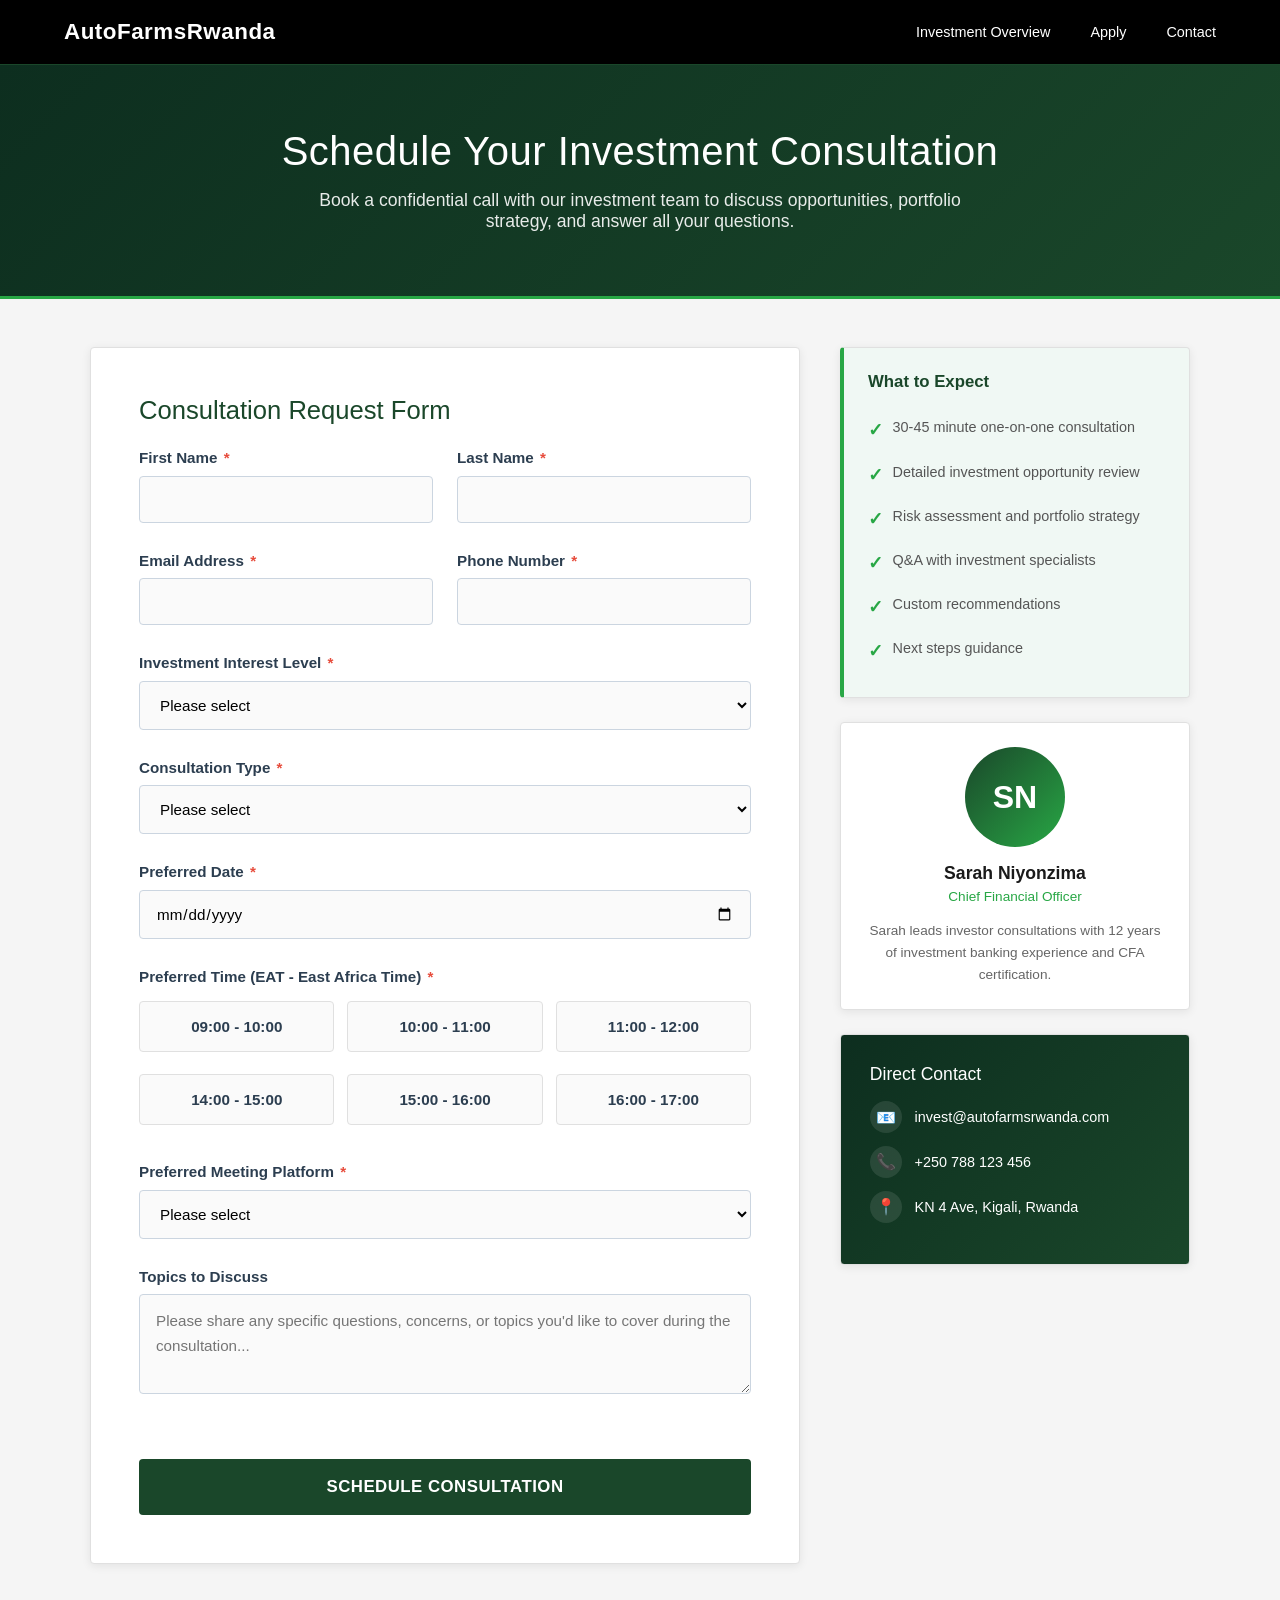
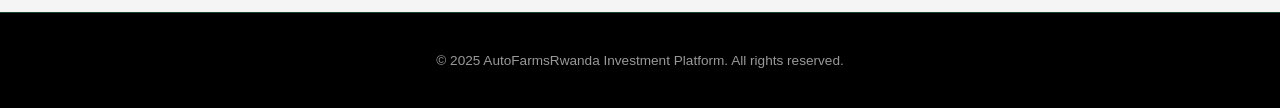
==== consultation-schedule.html @ 11627b58 "ready to deploy" ====
<!DOCTYPE html>
<html lang="en">
<head>
  <meta charset="UTF-8">
  <meta name="viewport" content="width=device-width, initial-scale=1.0">
  <title>Schedule Consultation | AutoFarmsRwanda</title>
  <style>
    * {
      margin: 0;
      padding: 0;
      box-sizing: border-box;
    }

    body {
      font-family: -apple-system, BlinkMacSystemFont, 'Segoe UI', 'Helvetica Neue', Arial, sans-serif;
      background: #f5f5f5;
      min-height: 100vh;
      display: flex;
      flex-direction: column;
      color: #1a1a1a;
    }

    .navbar {
      background: #000;
      padding: 1.2rem 5%;
      display: flex;
      justify-content: space-between;
      align-items: center;
      border-bottom: 1px solid #1a472a;
    }

    .logo {
      color: #fff;
      font-size: 1.4rem;
      font-weight: 600;
      text-decoration: none;
      letter-spacing: 0.5px;
    }

    .nav-links {
      display: flex;
      list-style: none;
      gap: 2.5rem;
    }

    .nav-links a {
      color: #fff;
      text-decoration: none;
      transition: color 0.3s;
      font-size: 0.9rem;
      font-weight: 500;
    }

    .nav-links a:hover {
      color: #28a745;
    }

    .page-header {
      background: linear-gradient(135deg, #0d2e1f 0%, #1a472a 100%);
      padding: 4rem 5%;
      text-align: center;
      color: white;
      border-bottom: 3px solid #28a745;
    }

    .page-header h1 {
      font-size: 2.5rem;
      font-weight: 300;
      margin-bottom: 1rem;
      letter-spacing: 0.5px;
    }

    .page-header p {
      font-size: 1.1rem;
      opacity: 0.9;
      max-width: 700px;
      margin: 0 auto;
    }

    .consultation-container {
      flex: 1;
      display: flex;
      justify-content: center;
      padding: 3rem 2rem;
    }

    .consultation-wrapper {
      max-width: 1100px;
      width: 100%;
      display: grid;
      grid-template-columns: 1fr 350px;
      gap: 2.5rem;
      align-items: start;
    }

    .consultation-box {
      background: white;
      padding: 3rem;
      border-radius: 4px;
      box-shadow: 0 2px 10px rgba(0, 0, 0, 0.08);
      border: 1px solid #e0e0e0;
    }

    .sidebar {
      position: sticky;
      top: 20px;
    }

    .sidebar-card {
      background: white;
      padding: 2rem;
      border-radius: 4px;
      box-shadow: 0 2px 10px rgba(0, 0, 0, 0.08);
      border: 1px solid #e0e0e0;
      margin-bottom: 1.5rem;
    }

    .section-title {
      color: #1a472a;
      font-size: 1.6rem;
      font-weight: 500;
      margin-bottom: 1.5rem;
    }

    .form-group {
      margin-bottom: 1.8rem;
    }

    .form-group label {
      display: block;
      color: #2c3e50;
      font-weight: 600;
      margin-bottom: 0.6rem;
      font-size: 0.95rem;
    }

    .required {
      color: #e74c3c;
      margin-left: 2px;
    }

    .form-group input,
    .form-group select,
    .form-group textarea {
      width: 100%;
      padding: 14px 16px;
      border: 1.5px solid #cbd5e0;
      border-radius: 4px;
      font-size: 0.95rem;
      transition: all 0.3s;
      font-family: inherit;
      background: #fafafa;
    }

    .form-group input:focus,
    .form-group select:focus,
    .form-group textarea:focus {
      outline: none;
      border-color: #1a472a;
      background: white;
      box-shadow: 0 0 0 4px rgba(26, 71, 42, 0.08);
    }

    .form-group textarea {
      resize: vertical;
      min-height: 100px;
      line-height: 1.6;
    }

    .form-row {
      display: grid;
      grid-template-columns: repeat(2, 1fr);
      gap: 1.5rem;
    }

    .time-slots {
      display: grid;
      grid-template-columns: repeat(3, 1fr);
      gap: 0.8rem;
      margin-top: 1rem;
    }

    .time-slot {
      padding: 1rem;
      border: 1.5px solid #e0e0e0;
      border-radius: 4px;
      text-align: center;
      cursor: pointer;
      transition: all 0.3s;
      background: #fafafa;
      font-weight: 500;
    }

    .time-slot:hover {
      border-color: #1a472a;
      background: #f0f8f4;
    }

    .time-slot.selected {
      background: #1a472a;
      color: white;
      border-color: #1a472a;
    }

    .time-slot input[type="radio"] {
      display: none;
    }

    .submit-btn {
      width: 100%;
      padding: 18px;
      background: #1a472a;
      color: white;
      border: none;
      border-radius: 4px;
      font-size: 1.05rem;
      font-weight: 600;
      cursor: pointer;
      transition: all 0.3s;
      letter-spacing: 0.5px;
      text-transform: uppercase;
      margin-top: 2rem;
    }

    .submit-btn:hover {
      background: #28a745;
      box-shadow: 0 6px 20px rgba(40, 167, 69, 0.3);
      transform: translateY(-2px);
    }

    .info-card {
      background: #f0f8f4;
      padding: 1.5rem;
      border-left: 4px solid #28a745;
    }

    .info-card h4 {
      color: #1a472a;
      margin-bottom: 1rem;
      font-size: 1.05rem;
      font-weight: 600;
    }

    .info-card ul {
      list-style: none;
      padding: 0;
    }

    .info-card li {
      padding: 0.5rem 0;
      color: #555;
      font-size: 0.9rem;
      line-height: 1.6;
      display: flex;
      align-items: flex-start;
      gap: 0.6rem;
    }

    .info-card li:before {
      content: "✓";
      color: #28a745;
      font-weight: bold;
      font-size: 1.1rem;
      flex-shrink: 0;
    }

    .team-card {
      text-align: center;
      padding: 1.5rem;
    }

    .team-photo {
      width: 100px;
      height: 100px;
      border-radius: 50%;
      margin: 0 auto 1rem;
      background: linear-gradient(135deg, #1a472a, #28a745);
      display: flex;
      align-items: center;
      justify-content: center;
      color: white;
      font-size: 2rem;
      font-weight: 600;
    }

    .team-card h4 {
      font-size: 1.1rem;
      margin-bottom: 0.3rem;
      color: #1a1a1a;
    }

    .team-role {
      color: #28a745;
      font-size: 0.85rem;
      margin-bottom: 1rem;
      font-weight: 500;
    }

    .team-bio {
      color: #666;
      font-size: 0.85rem;
      line-height: 1.6;
    }

    .contact-card {
      background: linear-gradient(135deg, #0d2e1f 0%, #1a472a 100%);
      padding: 1.8rem;
      border-radius: 4px;
      color: white;
    }

    .contact-card h4 {
      margin-bottom: 1rem;
      font-weight: 500;
      font-size: 1.1rem;
    }

    .contact-item {
      display: flex;
      align-items: center;
      gap: 0.8rem;
      margin-bottom: 0.8rem;
      font-size: 0.9rem;
    }

    .contact-icon {
      width: 32px;
      height: 32px;
      background: rgba(255, 255, 255, 0.1);
      border-radius: 50%;
      display: flex;
      align-items: center;
      justify-content: center;
      font-size: 1rem;
    }

    footer {
      background: #000;
      color: white;
      text-align: center;
      padding: 2.5rem 5%;
      border-top: 1px solid #1a472a;
    }

    footer p {
      font-size: 0.85rem;
      opacity: 0.6;
    }

    @media (max-width: 1024px) {
      .consultation-wrapper {
        grid-template-columns: 1fr;
      }

      .sidebar {
        position: static;
      }
    }

    @media (max-width: 768px) {
      .form-row,
      .time-slots {
        grid-template-columns: 1fr;
      }

      .page-header h1 {
        font-size: 2rem;
      }
    }
  </style>
</head>
<body>
  <nav class="navbar">
    <a href="index.html" class="logo">AutoFarmsRwanda</a>
    <ul class="nav-links">
      <li><a href="investor-overview.html">Investment Overview</a></li>
      <li><a href="investor-registration.html">Apply</a></li>
      <li><a href="index.html#contact">Contact</a></li>
    </ul>
  </nav>

  <div class="page-header">
    <h1>Schedule Your Investment Consultation</h1>
    <p>Book a confidential call with our investment team to discuss opportunities, portfolio strategy, and answer all your questions.</p>
  </div>

  <div class="consultation-container">
    <div class="consultation-wrapper">
      <div class="consultation-box">
        <h2 class="section-title">Consultation Request Form</h2>

        <form action="/schedule/consultation" method="POST">
          <div class="form-row">
            <div class="form-group">
              <label for="firstname">First Name <span class="required">*</span></label>
              <input type="text" id="firstname" name="firstname" required>
            </div>

            <div class="form-group">
              <label for="lastname">Last Name <span class="required">*</span></label>
              <input type="text" id="lastname" name="lastname" required>
            </div>
          </div>

          <div class="form-row">
            <div class="form-group">
              <label for="email">Email Address <span class="required">*</span></label>
              <input type="email" id="email" name="email" required>
            </div>

            <div class="form-group">
              <label for="phone">Phone Number <span class="required">*</span></label>
              <input type="tel" id="phone" name="phone" required>
            </div>
          </div>

          <div class="form-group">
            <label for="investment-interest">Investment Interest Level <span class="required">*</span></label>
            <select id="investment-interest" name="investment_interest" required>
              <option value="">Please select</option>
              <option value="$25,000-$50,000">$25,000 - $50,000</option>
              <option value="$50,000-$100,000">$50,000 - $100,000</option>
              <option value="$100,000-$250,000">$100,000 - $250,000</option>
              <option value="$250,000-$500,000">$250,000 - $500,000</option>
              <option value="$500,000+">$500,000+</option>
            </select>
          </div>

          <div class="form-group">
            <label for="consultation-type">Consultation Type <span class="required">*</span></label>
            <select id="consultation-type" name="consultation_type" required>
              <option value="">Please select</option>
              <option value="General Overview">General Investment Overview</option>
              <option value="Specific Opportunity">Specific Investment Opportunity</option>
              <option value="Portfolio Review">Portfolio Strategy Review</option>
              <option value="Due Diligence">Due Diligence Discussion</option>
              <option value="Technical Questions">Technical/Legal Questions</option>
            </select>
          </div>

          <div class="form-group">
            <label for="preferred-date">Preferred Date <span class="required">*</span></label>
            <input type="date" id="preferred-date" name="preferred_date" required>
          </div>

          <div class="form-group">
            <label>Preferred Time (EAT - East Africa Time) <span class="required">*</span></label>
            <div class="time-slots">
              <label class="time-slot">
                <input type="radio" name="time_slot" value="09:00-10:00" required>
                <span>09:00 - 10:00</span>
              </label>
              <label class="time-slot">
                <input type="radio" name="time_slot" value="10:00-11:00">
                <span>10:00 - 11:00</span>
              </label>
              <label class="time-slot">
                <input type="radio" name="time_slot" value="11:00-12:00">
                <span>11:00 - 12:00</span>
              </label>
              <label class="time-slot">
                <input type="radio" name="time_slot" value="14:00-15:00">
                <span>14:00 - 15:00</span>
              </label>
              <label class="time-slot">
                <input type="radio" name="time_slot" value="15:00-16:00">
                <span>15:00 - 16:00</span>
              </label>
              <label class="time-slot">
                <input type="radio" name="time_slot" value="16:00-17:00">
                <span>16:00 - 17:00</span>
              </label>
            </div>
          </div>

          <div class="form-group">
            <label for="meeting-platform">Preferred Meeting Platform <span class="required">*</span></label>
            <select id="meeting-platform" name="meeting_platform" required>
              <option value="">Please select</option>
              <option value="Zoom">Zoom Video Call</option>
              <option value="Google Meet">Google Meet</option>
              <option value="Microsoft Teams">Microsoft Teams</option>
              <option value="Phone Call">Phone Call</option>
              <option value="In-Person">In-Person (Kigali Office)</option>
            </select>
          </div>

          <div class="form-group">
            <label for="topics">Topics to Discuss</label>
            <textarea id="topics" name="topics" placeholder="Please share any specific questions, concerns, or topics you'd like to cover during the consultation..."></textarea>
          </div>

          <button type="submit" class="submit-btn">Schedule Consultation</button>
        </form>
      </div>

      <aside class="sidebar">
        <div class="sidebar-card info-card">
          <h4>What to Expect</h4>
          <ul>
            <li>30-45 minute one-on-one consultation</li>
            <li>Detailed investment opportunity review</li>
            <li>Risk assessment and portfolio strategy</li>
            <li>Q&A with investment specialists</li>
            <li>Custom recommendations</li>
            <li>Next steps guidance</li>
          </ul>
        </div>

        <div class="sidebar-card team-card">
          <div class="team-photo">SN</div>
          <h4>Sarah Niyonzima</h4>
          <div class="team-role">Chief Financial Officer</div>
          <p class="team-bio">Sarah leads investor consultations with 12 years of investment banking experience and CFA certification.</p>
        </div>

        <div class="sidebar-card contact-card">
          <h4>Direct Contact</h4>
          <div class="contact-item">
            <div class="contact-icon">📧</div>
            <div>invest@autofarmsrwanda.com</div>
          </div>
          <div class="contact-item">
            <div class="contact-icon">📞</div>
            <div>+250 788 123 456</div>
          </div>
          <div class="contact-item">
            <div class="contact-icon">📍</div>
            <div>KN 4 Ave, Kigali, Rwanda</div>
          </div>
        </div>
      </aside>
    </div>
  </div>

  <footer>
    <p>&copy; 2025 AutoFarmsRwanda Investment Platform. All rights reserved.</p>
  </footer>

  <script>
    // Time slot selection
    document.querySelectorAll('.time-slot').forEach(slot => {
      slot.addEventListener('click', function() {
        document.querySelectorAll('.time-slot').forEach(s => s.classList.remove('selected'));
        this.classList.add('selected');
      });
    });

    // Set minimum date to today
    const dateInput = document.getElementById('preferred-date');
    const today = new Date().toISOString().split('T')[0];
    dateInput.setAttribute('min', today);
  </script>
</body>
</html>
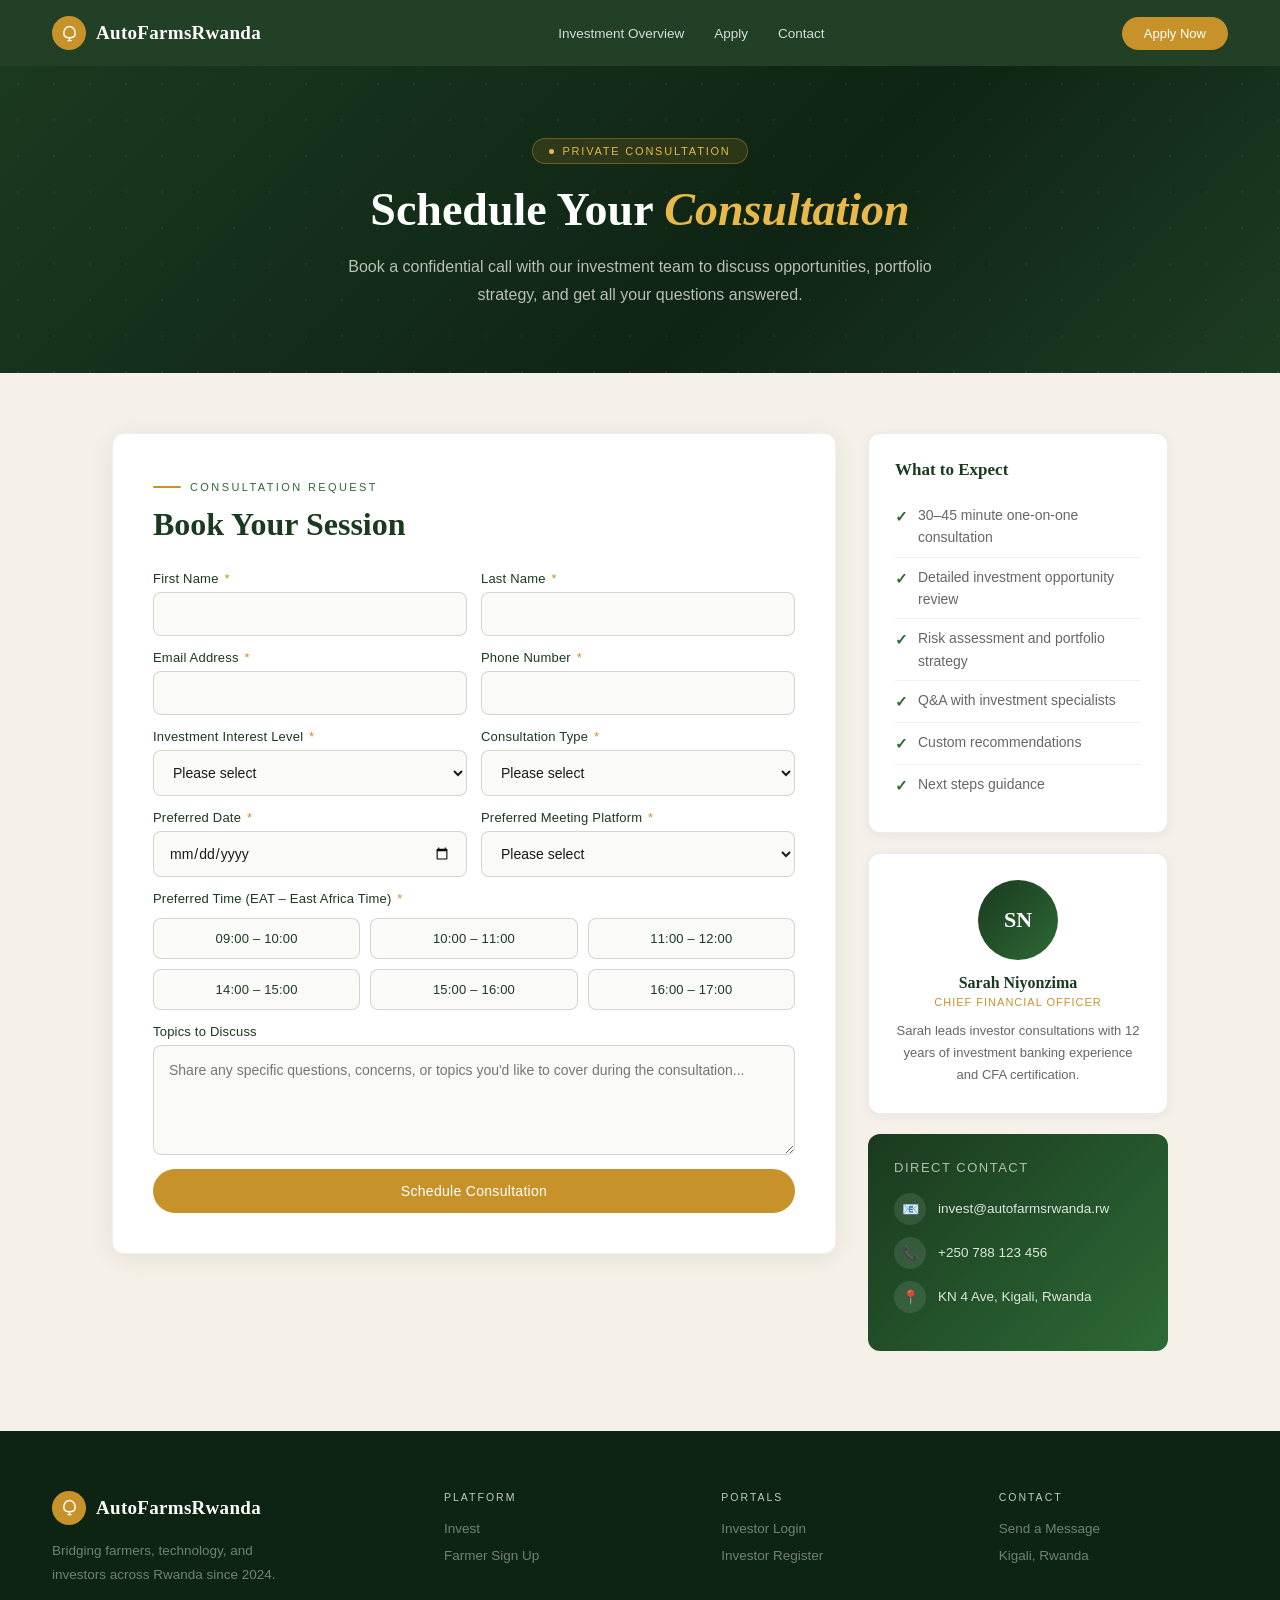
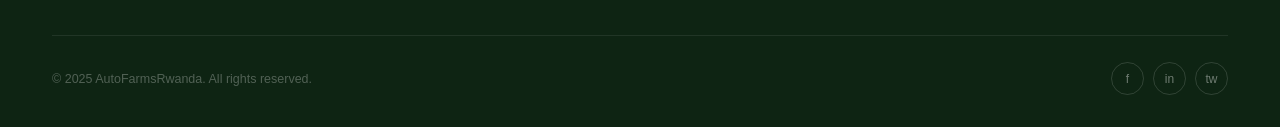
==== commit 74020b9b: "theme changed" ====
--- a/consultation-schedule.html
+++ b/consultation-schedule.html
@@ -4,552 +4,148 @@
   <meta charset="UTF-8">
   <meta name="viewport" content="width=device-width, initial-scale=1.0">
   <title>Schedule Consultation | AutoFarmsRwanda</title>
-  <style>
-    * {
-      margin: 0;
-      padding: 0;
-      box-sizing: border-box;
-    }
-
-    body {
-      font-family: -apple-system, BlinkMacSystemFont, 'Segoe UI', 'Helvetica Neue', Arial, sans-serif;
-      background: #f5f5f5;
-      min-height: 100vh;
-      display: flex;
-      flex-direction: column;
-      color: #1a1a1a;
-    }
-
-    .navbar {
-      background: #000;
-      padding: 1.2rem 5%;
-      display: flex;
-      justify-content: space-between;
-      align-items: center;
-      border-bottom: 1px solid #1a472a;
-    }
-
-    .logo {
-      color: #fff;
-      font-size: 1.4rem;
-      font-weight: 600;
-      text-decoration: none;
-      letter-spacing: 0.5px;
-    }
-
-    .nav-links {
-      display: flex;
-      list-style: none;
-      gap: 2.5rem;
-    }
-
-    .nav-links a {
-      color: #fff;
-      text-decoration: none;
-      transition: color 0.3s;
-      font-size: 0.9rem;
-      font-weight: 500;
-    }
-
-    .nav-links a:hover {
-      color: #28a745;
-    }
-
-    .page-header {
-      background: linear-gradient(135deg, #0d2e1f 0%, #1a472a 100%);
-      padding: 4rem 5%;
-      text-align: center;
-      color: white;
-      border-bottom: 3px solid #28a745;
-    }
-
-    .page-header h1 {
-      font-size: 2.5rem;
-      font-weight: 300;
-      margin-bottom: 1rem;
-      letter-spacing: 0.5px;
-    }
-
-    .page-header p {
-      font-size: 1.1rem;
-      opacity: 0.9;
-      max-width: 700px;
-      margin: 0 auto;
-    }
-
-    .consultation-container {
-      flex: 1;
-      display: flex;
-      justify-content: center;
-      padding: 3rem 2rem;
-    }
-
-    .consultation-wrapper {
-      max-width: 1100px;
-      width: 100%;
-      display: grid;
-      grid-template-columns: 1fr 350px;
-      gap: 2.5rem;
-      align-items: start;
-    }
-
-    .consultation-box {
-      background: white;
-      padding: 3rem;
-      border-radius: 4px;
-      box-shadow: 0 2px 10px rgba(0, 0, 0, 0.08);
-      border: 1px solid #e0e0e0;
-    }
-
-    .sidebar {
-      position: sticky;
-      top: 20px;
-    }
-
-    .sidebar-card {
-      background: white;
-      padding: 2rem;
-      border-radius: 4px;
-      box-shadow: 0 2px 10px rgba(0, 0, 0, 0.08);
-      border: 1px solid #e0e0e0;
-      margin-bottom: 1.5rem;
-    }
-
-    .section-title {
-      color: #1a472a;
-      font-size: 1.6rem;
-      font-weight: 500;
-      margin-bottom: 1.5rem;
-    }
-
-    .form-group {
-      margin-bottom: 1.8rem;
-    }
-
-    .form-group label {
-      display: block;
-      color: #2c3e50;
-      font-weight: 600;
-      margin-bottom: 0.6rem;
-      font-size: 0.95rem;
-    }
-
-    .required {
-      color: #e74c3c;
-      margin-left: 2px;
-    }
-
-    .form-group input,
-    .form-group select,
-    .form-group textarea {
-      width: 100%;
-      padding: 14px 16px;
-      border: 1.5px solid #cbd5e0;
-      border-radius: 4px;
-      font-size: 0.95rem;
-      transition: all 0.3s;
-      font-family: inherit;
-      background: #fafafa;
-    }
-
-    .form-group input:focus,
-    .form-group select:focus,
-    .form-group textarea:focus {
-      outline: none;
-      border-color: #1a472a;
-      background: white;
-      box-shadow: 0 0 0 4px rgba(26, 71, 42, 0.08);
-    }
-
-    .form-group textarea {
-      resize: vertical;
-      min-height: 100px;
-      line-height: 1.6;
-    }
-
-    .form-row {
-      display: grid;
-      grid-template-columns: repeat(2, 1fr);
-      gap: 1.5rem;
-    }
-
-    .time-slots {
-      display: grid;
-      grid-template-columns: repeat(3, 1fr);
-      gap: 0.8rem;
-      margin-top: 1rem;
-    }
-
-    .time-slot {
-      padding: 1rem;
-      border: 1.5px solid #e0e0e0;
-      border-radius: 4px;
-      text-align: center;
-      cursor: pointer;
-      transition: all 0.3s;
-      background: #fafafa;
-      font-weight: 500;
-    }
-
-    .time-slot:hover {
-      border-color: #1a472a;
-      background: #f0f8f4;
-    }
-
-    .time-slot.selected {
-      background: #1a472a;
-      color: white;
-      border-color: #1a472a;
-    }
-
-    .time-slot input[type="radio"] {
-      display: none;
-    }
-
-    .submit-btn {
-      width: 100%;
-      padding: 18px;
-      background: #1a472a;
-      color: white;
-      border: none;
-      border-radius: 4px;
-      font-size: 1.05rem;
-      font-weight: 600;
-      cursor: pointer;
-      transition: all 0.3s;
-      letter-spacing: 0.5px;
-      text-transform: uppercase;
-      margin-top: 2rem;
-    }
-
-    .submit-btn:hover {
-      background: #28a745;
-      box-shadow: 0 6px 20px rgba(40, 167, 69, 0.3);
-      transform: translateY(-2px);
-    }
-
-    .info-card {
-      background: #f0f8f4;
-      padding: 1.5rem;
-      border-left: 4px solid #28a745;
-    }
-
-    .info-card h4 {
-      color: #1a472a;
-      margin-bottom: 1rem;
-      font-size: 1.05rem;
-      font-weight: 600;
-    }
-
-    .info-card ul {
-      list-style: none;
-      padding: 0;
-    }
-
-    .info-card li {
-      padding: 0.5rem 0;
-      color: #555;
-      font-size: 0.9rem;
-      line-height: 1.6;
-      display: flex;
-      align-items: flex-start;
-      gap: 0.6rem;
-    }
-
-    .info-card li:before {
-      content: "✓";
-      color: #28a745;
-      font-weight: bold;
-      font-size: 1.1rem;
-      flex-shrink: 0;
-    }
-
-    .team-card {
-      text-align: center;
-      padding: 1.5rem;
-    }
-
-    .team-photo {
-      width: 100px;
-      height: 100px;
-      border-radius: 50%;
-      margin: 0 auto 1rem;
-      background: linear-gradient(135deg, #1a472a, #28a745);
-      display: flex;
-      align-items: center;
-      justify-content: center;
-      color: white;
-      font-size: 2rem;
-      font-weight: 600;
-    }
-
-    .team-card h4 {
-      font-size: 1.1rem;
-      margin-bottom: 0.3rem;
-      color: #1a1a1a;
-    }
-
-    .team-role {
-      color: #28a745;
-      font-size: 0.85rem;
-      margin-bottom: 1rem;
-      font-weight: 500;
-    }
-
-    .team-bio {
-      color: #666;
-      font-size: 0.85rem;
-      line-height: 1.6;
-    }
-
-    .contact-card {
-      background: linear-gradient(135deg, #0d2e1f 0%, #1a472a 100%);
-      padding: 1.8rem;
-      border-radius: 4px;
-      color: white;
-    }
-
-    .contact-card h4 {
-      margin-bottom: 1rem;
-      font-weight: 500;
-      font-size: 1.1rem;
-    }
-
-    .contact-item {
-      display: flex;
-      align-items: center;
-      gap: 0.8rem;
-      margin-bottom: 0.8rem;
-      font-size: 0.9rem;
-    }
-
-    .contact-icon {
-      width: 32px;
-      height: 32px;
-      background: rgba(255, 255, 255, 0.1);
-      border-radius: 50%;
-      display: flex;
-      align-items: center;
-      justify-content: center;
-      font-size: 1rem;
-    }
-
-    footer {
-      background: #000;
-      color: white;
-      text-align: center;
-      padding: 2.5rem 5%;
-      border-top: 1px solid #1a472a;
-    }
-
-    footer p {
-      font-size: 0.85rem;
-      opacity: 0.6;
-    }
-
-    @media (max-width: 1024px) {
-      .consultation-wrapper {
-        grid-template-columns: 1fr;
-      }
-
-      .sidebar {
-        position: static;
-      }
-    }
-
-    @media (max-width: 768px) {
-      .form-row,
-      .time-slots {
-        grid-template-columns: 1fr;
-      }
-
-      .page-header h1 {
-        font-size: 2rem;
-      }
-    }
-  </style>
+  <link rel="stylesheet" href="afr-theme.css">
 </head>
 <body>
-  <nav class="navbar">
-    <a href="index.html" class="logo">AutoFarmsRwanda</a>
-    <ul class="nav-links">
+  <nav class="afr-nav">
+    <a href="index.html" class="afr-nav-logo">
+      <div class="afr-nav-logo-icon"><svg viewBox="0 0 24 24" fill="none" stroke="#fff" stroke-width="2"><path d="M12 2C6 2 4 8 4 12c0 4 2 6 8 6s8-2 8-6c0-4-2-10-8-10z"/><path d="M12 18v4M9 22h6"/></svg></div>
+      <span class="afr-nav-logo-text">AutoFarmsRwanda</span>
+    </a>
+    <ul class="afr-nav-links">
       <li><a href="investor-overview.html">Investment Overview</a></li>
       <li><a href="investor-registration.html">Apply</a></li>
       <li><a href="index.html#contact">Contact</a></li>
     </ul>
+    <a href="investor-registration.html" class="afr-nav-cta">Apply Now</a>
   </nav>
 
-  <div class="page-header">
-    <h1>Schedule Your Investment Consultation</h1>
-    <p>Book a confidential call with our investment team to discuss opportunities, portfolio strategy, and answer all your questions.</p>
+  <div class="page-banner">
+    <div class="page-banner-tag"><div class="page-banner-dot"></div><span>Private Consultation</span></div>
+    <h1>Schedule Your <em>Consultation</em></h1>
+    <p>Book a confidential call with our investment team to discuss opportunities, portfolio strategy, and get all your questions answered.</p>
   </div>
 
-  <div class="consultation-container">
-    <div class="consultation-wrapper">
-      <div class="consultation-box">
-        <h2 class="section-title">Consultation Request Form</h2>
+  <main class="page-main" id="mainGrid">
+    <div class="afr-card-white">
+      <div class="afr-section-tag"><div class="afr-tag-line"></div><span>Consultation Request</span></div>
+      <h2 class="afr-section-title" style="margin-bottom:28px">Book Your Session</h2>
 
-        <form action="/schedule/consultation" method="POST">
-          <div class="form-row">
-            <div class="form-group">
-              <label for="firstname">First Name <span class="required">*</span></label>
-              <input type="text" id="firstname" name="firstname" required>
-            </div>
-
-            <div class="form-group">
-              <label for="lastname">Last Name <span class="required">*</span></label>
-              <input type="text" id="lastname" name="lastname" required>
-            </div>
-          </div>
-
-          <div class="form-row">
-            <div class="form-group">
-              <label for="email">Email Address <span class="required">*</span></label>
-              <input type="email" id="email" name="email" required>
-            </div>
-
-            <div class="form-group">
-              <label for="phone">Phone Number <span class="required">*</span></label>
-              <input type="tel" id="phone" name="phone" required>
-            </div>
-          </div>
-
-          <div class="form-group">
-            <label for="investment-interest">Investment Interest Level <span class="required">*</span></label>
-            <select id="investment-interest" name="investment_interest" required>
+      <form action="https://formspree.io/f/mwvaaqqj" method="POST" class="afr-form">
+        <div class="afr-form-row">
+          <div class="afr-form-group"><label>First Name <span class="required">*</span></label><input type="text" name="firstname" required></div>
+          <div class="afr-form-group"><label>Last Name <span class="required">*</span></label><input type="text" name="lastname" required></div>
+        </div>
+        <div class="afr-form-row">
+          <div class="afr-form-group"><label>Email Address <span class="required">*</span></label><input type="email" name="email" required></div>
+          <div class="afr-form-group"><label>Phone Number <span class="required">*</span></label><input type="tel" name="phone" required></div>
+        </div>
+        <div class="afr-form-row">
+          <div class="afr-form-group">
+            <label>Investment Interest Level <span class="required">*</span></label>
+            <select name="investment_interest" required>
               <option value="">Please select</option>
-              <option value="$25,000-$50,000">$25,000 - $50,000</option>
-              <option value="$50,000-$100,000">$50,000 - $100,000</option>
-              <option value="$100,000-$250,000">$100,000 - $250,000</option>
-              <option value="$250,000-$500,000">$250,000 - $500,000</option>
-              <option value="$500,000+">$500,000+</option>
+              <option>$25,000 – $50,000</option><option>$50,000 – $100,000</option>
+              <option>$100,000 – $250,000</option><option>$250,000 – $500,000</option>
+              <option>$500,000+</option>
             </select>
           </div>
-
-          <div class="form-group">
-            <label for="consultation-type">Consultation Type <span class="required">*</span></label>
-            <select id="consultation-type" name="consultation_type" required>
+          <div class="afr-form-group">
+            <label>Consultation Type <span class="required">*</span></label>
+            <select name="consultation_type" required>
               <option value="">Please select</option>
-              <option value="General Overview">General Investment Overview</option>
-              <option value="Specific Opportunity">Specific Investment Opportunity</option>
-              <option value="Portfolio Review">Portfolio Strategy Review</option>
-              <option value="Due Diligence">Due Diligence Discussion</option>
-              <option value="Technical Questions">Technical/Legal Questions</option>
+              <option>General Investment Overview</option>
+              <option>Specific Investment Opportunity</option>
+              <option>Portfolio Strategy Review</option>
+              <option>Due Diligence Discussion</option>
+              <option>Technical / Legal Questions</option>
             </select>
           </div>
-
-          <div class="form-group">
-            <label for="preferred-date">Preferred Date <span class="required">*</span></label>
+        </div>
+        <div class="afr-form-row">
+          <div class="afr-form-group">
+            <label>Preferred Date <span class="required">*</span></label>
             <input type="date" id="preferred-date" name="preferred_date" required>
           </div>
-
-          <div class="form-group">
-            <label>Preferred Time (EAT - East Africa Time) <span class="required">*</span></label>
-            <div class="time-slots">
-              <label class="time-slot">
-                <input type="radio" name="time_slot" value="09:00-10:00" required>
-                <span>09:00 - 10:00</span>
-              </label>
-              <label class="time-slot">
-                <input type="radio" name="time_slot" value="10:00-11:00">
-                <span>10:00 - 11:00</span>
-              </label>
-              <label class="time-slot">
-                <input type="radio" name="time_slot" value="11:00-12:00">
-                <span>11:00 - 12:00</span>
-              </label>
-              <label class="time-slot">
-                <input type="radio" name="time_slot" value="14:00-15:00">
-                <span>14:00 - 15:00</span>
-              </label>
-              <label class="time-slot">
-                <input type="radio" name="time_slot" value="15:00-16:00">
-                <span>15:00 - 16:00</span>
-              </label>
-              <label class="time-slot">
-                <input type="radio" name="time_slot" value="16:00-17:00">
-                <span>16:00 - 17:00</span>
-              </label>
-            </div>
-          </div>
-
-          <div class="form-group">
-            <label for="meeting-platform">Preferred Meeting Platform <span class="required">*</span></label>
-            <select id="meeting-platform" name="meeting_platform" required>
+          <div class="afr-form-group">
+            <label>Preferred Meeting Platform <span class="required">*</span></label>
+            <select name="meeting_platform" required>
               <option value="">Please select</option>
-              <option value="Zoom">Zoom Video Call</option>
-              <option value="Google Meet">Google Meet</option>
-              <option value="Microsoft Teams">Microsoft Teams</option>
-              <option value="Phone Call">Phone Call</option>
-              <option value="In-Person">In-Person (Kigali Office)</option>
+              <option>Zoom Video Call</option><option>Google Meet</option>
+              <option>Microsoft Teams</option><option>Phone Call</option>
+              <option>In-Person (Kigali Office)</option>
             </select>
           </div>
+        </div>
+        <div class="afr-form-group">
+          <label>Preferred Time (EAT – East Africa Time) <span class="required">*</span></label>
+          <div class="afr-time-grid" id="timeGrid">
+            <label class="afr-time-slot"><input type="radio" name="time_slot" value="09:00-10:00" required><span>09:00 – 10:00</span></label>
+            <label class="afr-time-slot"><input type="radio" name="time_slot" value="10:00-11:00"><span>10:00 – 11:00</span></label>
+            <label class="afr-time-slot"><input type="radio" name="time_slot" value="11:00-12:00"><span>11:00 – 12:00</span></label>
+            <label class="afr-time-slot"><input type="radio" name="time_slot" value="14:00-15:00"><span>14:00 – 15:00</span></label>
+            <label class="afr-time-slot"><input type="radio" name="time_slot" value="15:00-16:00"><span>15:00 – 16:00</span></label>
+            <label class="afr-time-slot"><input type="radio" name="time_slot" value="16:00-17:00"><span>16:00 – 17:00</span></label>
+          </div>
+        </div>
+        <div class="afr-form-group"><label>Topics to Discuss</label><textarea name="topics" placeholder="Share any specific questions, concerns, or topics you'd like to cover during the consultation..."></textarea></div>
+        <button type="submit" class="afr-btn afr-btn-primary">Schedule Consultation</button>
+      </form>
+    </div>
 
-          <div class="form-group">
-            <label for="topics">Topics to Discuss</label>
-            <textarea id="topics" name="topics" placeholder="Please share any specific questions, concerns, or topics you'd like to cover during the consultation..."></textarea>
-          </div>
-
-          <button type="submit" class="submit-btn">Schedule Consultation</button>
-        </form>
+    <aside>
+      <div class="afr-sidebar-card">
+        <h4>What to Expect</h4>
+        <ul class="afr-info-list">
+          <li>30–45 minute one-on-one consultation</li>
+          <li>Detailed investment opportunity review</li>
+          <li>Risk assessment and portfolio strategy</li>
+          <li>Q&amp;A with investment specialists</li>
+          <li>Custom recommendations</li>
+          <li>Next steps guidance</li>
+        </ul>
       </div>
 
-      <aside class="sidebar">
-        <div class="sidebar-card info-card">
-          <h4>What to Expect</h4>
-          <ul>
-            <li>30-45 minute one-on-one consultation</li>
-            <li>Detailed investment opportunity review</li>
-            <li>Risk assessment and portfolio strategy</li>
-            <li>Q&A with investment specialists</li>
-            <li>Custom recommendations</li>
-            <li>Next steps guidance</li>
-          </ul>
-        </div>
+      <div class="afr-sidebar-card" style="text-align:center">
+        <div style="width:80px;height:80px;border-radius:50%;background:linear-gradient(135deg,var(--green-dark),var(--green-mid));display:flex;align-items:center;justify-content:center;margin:0 auto 14px;font-family:'Playfair Display',serif;font-size:22px;font-weight:700;color:#fff">SN</div>
+        <h4 style="font-size:16px;margin-bottom:4px">Sarah Niyonzima</h4>
+        <div style="font-size:11px;color:var(--gold);text-transform:uppercase;letter-spacing:1px;font-weight:500;margin-bottom:12px">Chief Financial Officer</div>
+        <p class="afr-team-bio">Sarah leads investor consultations with 12 years of investment banking experience and CFA certification.</p>
+      </div>
 
-        <div class="sidebar-card team-card">
-          <div class="team-photo">SN</div>
-          <h4>Sarah Niyonzima</h4>
-          <div class="team-role">Chief Financial Officer</div>
-          <p class="team-bio">Sarah leads investor consultations with 12 years of investment banking experience and CFA certification.</p>
-        </div>
+      <div class="afr-contact-card">
+        <h4>Direct Contact</h4>
+        <div class="afr-contact-item"><div class="afr-contact-icon">📧</div>invest@autofarmsrwanda.rw</div>
+        <div class="afr-contact-item"><div class="afr-contact-icon">📞</div>+250 788 123 456</div>
+        <div class="afr-contact-item"><div class="afr-contact-icon">📍</div>KN 4 Ave, Kigali, Rwanda</div>
+      </div>
+    </aside>
+  </main>
 
-        <div class="sidebar-card contact-card">
-          <h4>Direct Contact</h4>
-          <div class="contact-item">
-            <div class="contact-icon">📧</div>
-            <div>invest@autofarmsrwanda.com</div>
-          </div>
-          <div class="contact-item">
-            <div class="contact-icon">📞</div>
-            <div>+250 788 123 456</div>
-          </div>
-          <div class="contact-item">
-            <div class="contact-icon">📍</div>
-            <div>KN 4 Ave, Kigali, Rwanda</div>
-          </div>
-        </div>
-      </aside>
+  <footer class="afr-footer">
+    <div class="afr-footer-grid">
+      <div class="afr-footer-brand"><div class="afr-nav-logo" style="margin-bottom:12px"><div class="afr-nav-logo-icon"><svg viewBox="0 0 24 24" fill="none" stroke="#fff" stroke-width="2"><path d="M12 2C6 2 4 8 4 12c0 4 2 6 8 6s8-2 8-6c0-4-2-10-8-10z"/><path d="M12 18v4M9 22h6"/></svg></div><span class="afr-nav-logo-text">AutoFarmsRwanda</span></div><p>Bridging farmers, technology, and investors across Rwanda since 2024.</p></div>
+      <div class="afr-footer-col"><h4>Platform</h4><ul><li><a href="investor-overview.html">Invest</a></li><li><a href="farmer-registration.html">Farmer Sign Up</a></li></ul></div>
+      <div class="afr-footer-col"><h4>Portals</h4><ul><li><a href="investor-login.html">Investor Login</a></li><li><a href="investor-registration.html">Investor Register</a></li></ul></div>
+      <div class="afr-footer-col"><h4>Contact</h4><ul><li><a href="index.html#contact">Send a Message</a></li><li><a href="#">Kigali, Rwanda</a></li></ul></div>
     </div>
-  </div>
-
-  <footer>
-    <p>&copy; 2025 AutoFarmsRwanda Investment Platform. All rights reserved.</p>
+    <div class="afr-footer-bottom"><p>&copy; 2025 AutoFarmsRwanda. All rights reserved.</p><div class="afr-social-links"><a href="#" class="afr-social-link">f</a><a href="#" class="afr-social-link">in</a><a href="#" class="afr-social-link">tw</a></div></div>
   </footer>
 
   <script>
-    // Time slot selection
-    document.querySelectorAll('.time-slot').forEach(slot => {
+    // Time slot visual selection
+    document.querySelectorAll('.afr-time-slot').forEach(slot => {
       slot.addEventListener('click', function() {
-        document.querySelectorAll('.time-slot').forEach(s => s.classList.remove('selected'));
+        document.querySelectorAll('.afr-time-slot').forEach(s => s.classList.remove('selected'));
         this.classList.add('selected');
       });
     });
-
-    // Set minimum date to today
-    const dateInput = document.getElementById('preferred-date');
-    const today = new Date().toISOString().split('T')[0];
-    dateInput.setAttribute('min', today);
+    // Min date = today
+    const d = document.getElementById('preferred-date');
+    if(d) d.setAttribute('min', new Date().toISOString().split('T')[0]);
+    // Responsive layout
+    function applyLayout(){const m=document.getElementById('mainGrid');if(m){m.style.display='grid';m.style.gap='32px';m.style.alignItems='start';m.style.gridTemplateColumns=window.innerWidth>=900?'1fr 300px':'1fr';}}
+    applyLayout();window.addEventListener('resize',applyLayout);
   </script>
 </body>
-</html>+</html>
--- a/afr-theme.css
+++ b/afr-theme.css
@@ -0,0 +1,657 @@
+/* =============================================
+   AFR SHARED THEME — All Sub-Pages
+   GreenRoot palette · Playfair + DM Sans
+   ============================================= */
+
+*, *::before, *::after { margin: 0; padding: 0; box-sizing: border-box; }
+
+:root {
+  --green-dark:  #1a3a1f;
+  --green-mid:   #2d6a35;
+  --green-light: #4a9455;
+  --gold:        #c8922a;
+  --gold-light:  #e8b84b;
+  --cream:       #f5f0e8;
+  --text:        #1a1a16;
+  --text-muted:  #666;
+  --white:       #ffffff;
+  --radius:      12px;
+}
+
+html { scroll-behavior: smooth; }
+body {
+  font-family: 'DM Sans', 'Segoe UI', sans-serif;
+  background: var(--cream);
+  color: var(--text);
+  min-height: 100vh;
+  display: flex;
+  flex-direction: column;
+}
+
+/* ── FONTS ── */
+@import url('https://fonts.googleapis.com/css2?family=Playfair+Display:ital,wght@0,600;0,700;1,600&family=DM+Sans:wght@300;400;500&display=swap');
+
+/* ── NAVBAR ── */
+.afr-nav {
+  background: rgba(26,58,31,0.97);
+  backdrop-filter: blur(10px);
+  padding: 16px 52px;
+  display: flex;
+  align-items: center;
+  justify-content: space-between;
+  position: sticky;
+  top: 0;
+  z-index: 1000;
+  transition: top 0.3s;
+}
+.afr-nav-logo {
+  display: flex;
+  align-items: center;
+  gap: 10px;
+  text-decoration: none;
+}
+.afr-nav-logo-icon {
+  width: 34px; height: 34px;
+  background: var(--gold);
+  border-radius: 50%;
+  display: flex; align-items: center; justify-content: center;
+  flex-shrink: 0;
+}
+.afr-nav-logo-icon svg { width: 17px; height: 17px; }
+.afr-nav-logo-text {
+  font-family: 'Playfair Display', serif;
+  font-size: 19px; font-weight: 700;
+  color: #fff; letter-spacing: 0.3px;
+}
+.afr-nav-links {
+  list-style: none;
+  display: flex; gap: 30px;
+}
+.afr-nav-links a {
+  color: rgba(255,255,255,0.82);
+  text-decoration: none;
+  font-size: 13.5px; font-weight: 400;
+  transition: color 0.2s;
+}
+.afr-nav-links a:hover { color: var(--gold-light); }
+.afr-nav-cta {
+  background: var(--gold);
+  color: #fff; border: none;
+  padding: 9px 22px; border-radius: 30px;
+  font-family: 'DM Sans', sans-serif;
+  font-size: 13px; font-weight: 500;
+  cursor: pointer; text-decoration: none;
+  display: inline-block;
+  transition: background 0.2s, transform 0.2s;
+}
+.afr-nav-cta:hover { background: var(--gold-light); transform: translateY(-1px); }
+
+/* ── PAGE BANNER (replaces old hero-section / page-header) ── */
+.page-banner {
+  background: linear-gradient(135deg, var(--green-dark) 0%, #0f2414 60%, #1c3d22 100%);
+  padding: 72px 52px 64px;
+  text-align: center;
+  position: relative;
+  overflow: hidden;
+}
+.page-banner::before {
+  content: '';
+  position: absolute; inset: 0;
+  opacity: 0.05;
+  background-image: radial-gradient(circle, #fff 1px, transparent 1px);
+  background-size: 36px 36px;
+}
+.page-banner-tag {
+  display: inline-flex; align-items: center; gap: 8px;
+  background: rgba(200,146,42,0.15);
+  border: 1px solid rgba(200,146,42,0.4);
+  padding: 6px 16px; border-radius: 30px;
+  margin-bottom: 20px;
+}
+.page-banner-tag span {
+  color: var(--gold-light);
+  font-size: 11px; font-weight: 500;
+  letter-spacing: 1.8px; text-transform: uppercase;
+}
+.page-banner-dot {
+  width: 5px; height: 5px;
+  border-radius: 50%; background: var(--gold-light);
+}
+.page-banner h1 {
+  font-family: 'Playfair Display', serif;
+  font-size: 46px; font-weight: 700;
+  color: #fff; line-height: 1.15;
+  margin-bottom: 16px; position: relative;
+}
+.page-banner h1 em { color: var(--gold-light); font-style: italic; }
+.page-banner p {
+  font-size: 16px; color: rgba(255,255,255,0.7);
+  font-weight: 300; max-width: 600px;
+  margin: 0 auto; line-height: 1.75;
+  position: relative;
+}
+
+/* ── MAIN CONTENT WRAPPER ── */
+.page-main {
+  flex: 1;
+  padding: 60px 52px;
+  max-width: 1160px;
+  margin: 0 auto;
+  width: 100%;
+}
+.page-main.wide { max-width: 1280px; }
+.page-main.narrow { max-width: 600px; }
+.page-main.centered { display: flex; align-items: center; justify-content: center; }
+
+/* ── CARDS ── */
+.afr-card-white {
+  background: #fff;
+  border-radius: var(--radius);
+  box-shadow: 0 4px 24px rgba(26,58,31,0.08);
+  border: 1px solid rgba(26,58,31,0.07);
+  padding: 40px;
+}
+
+/* ── SECTION HEADINGS ── */
+.afr-section-tag {
+  display: inline-flex; align-items: center; gap: 9px;
+  margin-bottom: 12px;
+}
+.afr-section-tag span {
+  font-size: 11px; font-weight: 500;
+  letter-spacing: 2.4px; text-transform: uppercase;
+  color: var(--green-mid);
+}
+.afr-tag-line {
+  width: 28px; height: 2px;
+  background: var(--gold); border-radius: 2px;
+}
+.afr-section-title {
+  font-family: 'Playfair Display', serif;
+  font-size: 32px; font-weight: 700;
+  color: var(--green-dark); margin-bottom: 10px;
+  line-height: 1.2;
+}
+.afr-section-title em { color: var(--green-mid); font-style: italic; }
+
+/* ── FORMS ── */
+.afr-form { display: flex; flex-direction: column; gap: 14px; }
+.afr-form-row { display: grid; grid-template-columns: 1fr 1fr; gap: 14px; }
+.afr-form-group { display: flex; flex-direction: column; gap: 6px; }
+.afr-form-group.span2 { grid-column: span 2; }
+.afr-form-group label {
+  font-size: 13px; font-weight: 500;
+  color: var(--green-dark); letter-spacing: 0.2px;
+}
+.afr-form-group .required { color: var(--gold); margin-left: 2px; }
+.afr-form-group input,
+.afr-form-group select,
+.afr-form-group textarea {
+  padding: 13px 15px;
+  border-radius: 8px;
+  border: 1.5px solid rgba(26,58,31,0.18);
+  background: #fafaf8;
+  font-size: 14px;
+  font-family: 'DM Sans', sans-serif;
+  color: var(--text);
+  transition: border-color 0.2s, box-shadow 0.2s, background 0.2s;
+}
+.afr-form-group input:focus,
+.afr-form-group select:focus,
+.afr-form-group textarea:focus {
+  outline: none;
+  border-color: var(--green-mid);
+  background: #fff;
+  box-shadow: 0 0 0 4px rgba(45,106,53,0.09);
+}
+.afr-form-group textarea { resize: vertical; min-height: 110px; line-height: 1.6; }
+.afr-form-group select { cursor: pointer; }
+
+/* ── CHECKBOXES ── */
+.afr-checkbox-grid {
+  display: grid;
+  grid-template-columns: 1fr 1fr;
+  gap: 10px; margin-top: 4px;
+}
+.afr-checkbox {
+  display: flex; align-items: center; gap: 9px;
+  font-size: 13.5px; color: var(--text-muted); cursor: pointer;
+}
+.afr-checkbox input[type="checkbox"] {
+  width: 16px; height: 16px;
+  accent-color: var(--green-mid);
+  cursor: pointer; flex-shrink: 0;
+  padding: 0; border: none; background: none;
+}
+
+/* ── BUTTONS ── */
+.afr-btn {
+  padding: 14px 28px;
+  border-radius: 50px;
+  font-family: 'DM Sans', sans-serif;
+  font-size: 14px; font-weight: 500;
+  cursor: pointer; border: none;
+  text-decoration: none; display: inline-block;
+  text-align: center; letter-spacing: 0.3px;
+  transition: background 0.2s, transform 0.2s, box-shadow 0.2s;
+}
+.afr-btn-primary {
+  background: var(--gold); color: #fff; width: 100%;
+}
+.afr-btn-primary:hover {
+  background: var(--gold-light); transform: translateY(-2px);
+  box-shadow: 0 8px 24px rgba(200,146,42,0.3);
+}
+.afr-btn-outline {
+  background: transparent;
+  color: var(--green-dark);
+  border: 1.5px solid rgba(26,58,31,0.25);
+}
+.afr-btn-outline:hover {
+  border-color: var(--green-mid);
+  background: rgba(45,106,53,0.05);
+}
+.afr-btn-dark {
+  background: var(--green-dark); color: #fff;
+}
+.afr-btn-dark:hover {
+  background: var(--green-mid); transform: translateY(-2px);
+}
+
+/* ── PROFILE / FOUNDER BOX ── */
+.afr-profile-box {
+  display: flex; align-items: center; gap: 14px;
+  background: linear-gradient(135deg, var(--green-dark), var(--green-mid));
+  border-radius: var(--radius);
+  padding: 18px 22px; margin-top: 6px;
+}
+.afr-profile-box img {
+  width: 56px; height: 56px;
+  border-radius: 50%; object-fit: cover;
+  border: 2px solid var(--gold-light); flex-shrink: 0;
+}
+.afr-profile-box .profile-initials {
+  width: 56px; height: 56px; border-radius: 50%;
+  background: rgba(255,255,255,0.15);
+  border: 2px solid var(--gold-light);
+  display: flex; align-items: center; justify-content: center;
+  font-family: 'Playfair Display', serif;
+  font-size: 18px; font-weight: 700; color: #fff;
+  flex-shrink: 0;
+}
+.afr-profile-box .profile-info strong {
+  display: block; font-size: 14px;
+  font-weight: 600; color: #fff; margin-bottom: 3px;
+}
+.afr-profile-box .profile-info span {
+  font-size: 12px; color: var(--gold-light);
+}
+.afr-profile-box .profile-info small {
+  display: block; font-size: 11.5px;
+  color: rgba(255,255,255,0.55); margin-top: 2px;
+}
+
+/* ── INFO LIST (checkmarks) ── */
+.afr-info-list { list-style: none; padding: 0; }
+.afr-info-list li {
+  display: flex; align-items: flex-start; gap: 10px;
+  padding: 8px 0;
+  border-bottom: 1px solid rgba(26,58,31,0.07);
+  font-size: 14px; color: var(--text-muted); line-height: 1.6;
+}
+.afr-info-list li:last-child { border-bottom: none; }
+.afr-info-list li::before {
+  content: '✓';
+  color: var(--green-mid);
+  font-weight: 700; font-size: 15px;
+  flex-shrink: 0; margin-top: 1px;
+}
+
+/* ── TIME SLOTS ── */
+.afr-time-grid {
+  display: grid;
+  grid-template-columns: repeat(3, 1fr);
+  gap: 10px; margin-top: 6px;
+}
+.afr-time-slot {
+  padding: 12px 8px;
+  border: 1.5px solid rgba(26,58,31,0.18);
+  border-radius: 8px;
+  text-align: center; cursor: pointer;
+  font-size: 13px; font-weight: 500;
+  background: #fafaf8;
+  transition: all 0.2s;
+}
+.afr-time-slot:hover {
+  border-color: var(--green-mid);
+  background: rgba(45,106,53,0.06);
+}
+.afr-time-slot.selected,
+.afr-time-slot input:checked ~ span {
+  background: var(--green-dark);
+  color: #fff; border-color: var(--green-dark);
+}
+.afr-time-slot input[type="radio"] { display: none; }
+
+/* ── SIDEBAR CARD ── */
+.afr-sidebar-card {
+  background: #fff;
+  border-radius: var(--radius);
+  padding: 26px;
+  border: 1px solid rgba(26,58,31,0.09);
+  box-shadow: 0 2px 12px rgba(26,58,31,0.06);
+  margin-bottom: 20px;
+}
+.afr-sidebar-card h4 {
+  font-family: 'Playfair Display', serif;
+  font-size: 17px; font-weight: 600;
+  color: var(--green-dark); margin-bottom: 16px;
+}
+.afr-contact-card {
+  background: linear-gradient(135deg, var(--green-dark), var(--green-mid));
+  border-radius: var(--radius); padding: 26px;
+  margin-bottom: 20px;
+}
+.afr-contact-card h4 {
+  font-size: 13px; font-weight: 500;
+  letter-spacing: 1.5px; text-transform: uppercase;
+  color: rgba(255,255,255,0.65); margin-bottom: 18px;
+}
+.afr-contact-item {
+  display: flex; align-items: center; gap: 12px;
+  margin-bottom: 12px; color: rgba(255,255,255,0.85);
+  font-size: 13.5px;
+}
+.afr-contact-icon {
+  width: 32px; height: 32px; border-radius: 50%;
+  background: rgba(255,255,255,0.1);
+  display: flex; align-items: center; justify-content: center;
+  font-size: 14px; flex-shrink: 0;
+}
+
+/* ── INVESTMENT / OPPORTUNITY CARDS ── */
+.afr-opp-grid {
+  display: grid;
+  grid-template-columns: repeat(3, 1fr);
+  gap: 22px;
+}
+.afr-opp-card {
+  background: #fff;
+  border-radius: var(--radius);
+  padding: 30px;
+  border: 1.5px solid rgba(26,58,31,0.08);
+  transition: transform 0.3s, box-shadow 0.3s, border-color 0.3s;
+  cursor: pointer;
+}
+.afr-opp-card:hover {
+  transform: translateY(-6px);
+  box-shadow: 0 20px 40px rgba(26,58,31,0.12);
+  border-color: rgba(200,146,42,0.3);
+}
+.afr-opp-icon {
+  width: 54px; height: 54px;
+  border-radius: 14px;
+  background: rgba(45,106,53,0.08);
+  display: flex; align-items: center; justify-content: center;
+  font-size: 26px; margin-bottom: 18px;
+}
+.afr-opp-card h3 {
+  font-family: 'Playfair Display', serif;
+  font-size: 19px; font-weight: 600;
+  color: var(--green-dark); margin-bottom: 10px;
+}
+.afr-opp-card p {
+  font-size: 13.5px; line-height: 1.75;
+  color: var(--text-muted); margin-bottom: 16px;
+}
+.afr-roi-badge {
+  display: inline-block;
+  background: var(--gold);
+  color: #fff; font-size: 11px; font-weight: 600;
+  padding: 5px 14px; border-radius: 20px;
+  letter-spacing: 0.3px;
+}
+.afr-min-invest {
+  font-size: 12px; color: #999;
+  margin-top: 12px; padding-top: 12px;
+  border-top: 1px solid rgba(26,58,31,0.07);
+}
+
+/* ── TEAM CARD ── */
+.afr-team-grid {
+  display: grid; grid-template-columns: repeat(3, 1fr); gap: 22px;
+}
+.afr-team-card {
+  background: #fff; text-align: center;
+  border-radius: var(--radius); padding: 32px 24px;
+  border: 1px solid rgba(26,58,31,0.08);
+  transition: transform 0.3s, box-shadow 0.3s;
+}
+.afr-team-card:hover { transform: translateY(-4px); box-shadow: 0 12px 30px rgba(26,58,31,0.1); }
+.afr-team-avatar {
+  width: 90px; height: 90px;
+  border-radius: 50%; margin: 0 auto 16px;
+  background: linear-gradient(135deg, var(--green-dark), var(--green-mid));
+  display: flex; align-items: center; justify-content: center;
+  font-family: 'Playfair Display', serif;
+  font-size: 26px; font-weight: 700; color: #fff;
+}
+.afr-team-card h4 {
+  font-family: 'Playfair Display', serif;
+  font-size: 18px; color: var(--green-dark); margin-bottom: 4px;
+}
+.afr-team-role {
+  font-size: 12px; color: var(--gold);
+  font-weight: 500; letter-spacing: 0.5px;
+  text-transform: uppercase; margin-bottom: 12px;
+}
+.afr-team-bio {
+  font-size: 13px; color: var(--text-muted); line-height: 1.7;
+}
+
+/* ── TESTIMONIAL ── */
+.afr-testi-grid { display: grid; grid-template-columns: 1fr 1fr; gap: 22px; }
+.afr-testi-card {
+  background: rgba(255,255,255,0.05);
+  border: 1px solid rgba(255,255,255,0.1);
+  border-radius: var(--radius); padding: 32px;
+  position: relative;
+}
+.afr-testi-quote {
+  font-family: 'Playfair Display', serif;
+  font-size: 72px; color: var(--gold-light);
+  opacity: 0.2; position: absolute;
+  top: 12px; left: 22px; line-height: 1;
+}
+.afr-testi-text {
+  font-size: 14.5px; line-height: 1.8;
+  color: rgba(255,255,255,0.75);
+  font-style: italic; margin-bottom: 22px; position: relative;
+}
+.afr-testi-author { display: flex; align-items: center; gap: 12px; }
+.afr-testi-avatar {
+  width: 42px; height: 42px; border-radius: 50%;
+  background: var(--green-mid);
+  display: flex; align-items: center; justify-content: center;
+  font-family: 'Playfair Display', serif;
+  font-size: 14px; font-weight: 700; color: #fff;
+}
+.afr-testi-author h5 { font-size: 13px; font-weight: 600; color: #fff; margin-bottom: 2px; }
+.afr-testi-author p { font-size: 12px; color: rgba(255,255,255,0.5); }
+
+/* ── PROCESS TIMELINE ── */
+.afr-process-steps { max-width: 820px; margin: 40px auto 0; }
+.afr-process-step {
+  display: flex; gap: 22px; margin-bottom: 32px; align-items: flex-start;
+}
+.afr-step-circle {
+  width: 52px; height: 52px; border-radius: 50%;
+  background: var(--green-dark);
+  display: flex; align-items: center; justify-content: center;
+  font-family: 'Playfair Display', serif;
+  font-size: 18px; font-weight: 700; color: var(--gold-light);
+  flex-shrink: 0;
+}
+.afr-step-body h4 {
+  font-family: 'Playfair Display', serif;
+  font-size: 18px; font-weight: 600;
+  color: var(--green-dark); margin-bottom: 6px;
+}
+.afr-step-body p {
+  font-size: 14px; color: var(--text-muted); line-height: 1.75;
+}
+
+/* ── TRUST BADGES ── */
+.afr-trust-grid {
+  display: grid; grid-template-columns: repeat(5, 1fr);
+  gap: 16px; max-width: 900px; margin: 0 auto;
+}
+.afr-trust-badge {
+  background: #fff; border-radius: var(--radius);
+  padding: 20px 14px; text-align: center;
+  border: 1px solid rgba(26,58,31,0.09);
+}
+.afr-trust-icon { font-size: 26px; margin-bottom: 8px; }
+.afr-trust-label {
+  font-size: 10.5px; font-weight: 600;
+  text-transform: uppercase; letter-spacing: 0.8px;
+  color: var(--text-muted);
+}
+
+/* ── CTA BAND ── */
+.afr-cta-band {
+  background: linear-gradient(135deg, var(--green-dark) 0%, #0f2414 100%);
+  padding: 72px 52px; text-align: center;
+}
+.afr-cta-band h2 {
+  font-family: 'Playfair Display', serif;
+  font-size: 38px; font-weight: 700;
+  color: #fff; margin-bottom: 14px;
+}
+.afr-cta-band h2 em { color: var(--gold-light); font-style: italic; }
+.afr-cta-band p {
+  font-size: 16px; color: rgba(255,255,255,0.65);
+  font-weight: 300; max-width: 520px;
+  margin: 0 auto 36px; line-height: 1.75;
+}
+.afr-cta-btns { display: flex; gap: 14px; justify-content: center; flex-wrap: wrap; }
+.afr-btn-cta-primary {
+  background: var(--gold); color: #fff;
+  padding: 15px 34px; border-radius: 50px;
+  font-size: 14px; font-weight: 500;
+  text-decoration: none; display: inline-block;
+  transition: background 0.2s, transform 0.2s;
+}
+.afr-btn-cta-primary:hover { background: var(--gold-light); transform: translateY(-2px); }
+.afr-btn-cta-outline {
+  color: var(--gold-light);
+  padding: 15px 34px; border-radius: 50px;
+  font-size: 14px; font-weight: 400;
+  text-decoration: none; display: inline-block;
+  border: 1.5px solid rgba(200,146,42,0.45);
+  transition: background 0.2s, border-color 0.2s;
+}
+.afr-btn-cta-outline:hover { background: rgba(200,146,42,0.1); border-color: var(--gold-light); }
+
+/* ── ALERT BOXES ── */
+.afr-alert {
+  padding: 13px 18px; border-radius: 8px;
+  font-size: 13.5px; margin-bottom: 16px; display: none;
+}
+.afr-alert.show { display: block; }
+.afr-alert-error { background: #fff0f0; color: #c0392b; border: 1px solid #f5c6c6; }
+.afr-alert-success { background: #f0faf3; color: #1e7e34; border: 1px solid #c3e6cb; }
+
+/* ── SECURITY NOTICE ── */
+.afr-security {
+  background: rgba(26,58,31,0.06);
+  border: 1px solid rgba(26,58,31,0.1);
+  border-radius: 8px; padding: 12px 16px;
+  font-size: 12px; color: var(--text-muted);
+  text-align: center; margin-top: 14px;
+}
+
+/* ── SECTION BG VARIANTS ── */
+.bg-dark { background: var(--green-dark); }
+.bg-cream { background: var(--cream); }
+.bg-white { background: var(--white); }
+.section-pad { padding: 80px 52px; }
+
+/* ── FOOTER ── */
+.afr-footer {
+  background: #0e2413;
+  padding: 60px 52px 32px;
+  color: rgba(255,255,255,0.6);
+  margin-top: auto;
+}
+.afr-footer-grid {
+  display: grid;
+  grid-template-columns: 1.5fr 1fr 1fr 1fr;
+  gap: 48px; margin-bottom: 48px;
+}
+.afr-footer-brand p {
+  font-size: 13.5px; line-height: 1.8;
+  color: rgba(255,255,255,0.42);
+  font-weight: 300; max-width: 240px; margin-top: 14px;
+}
+.afr-footer-col h4 {
+  font-size: 10.5px; font-weight: 500;
+  letter-spacing: 2px; text-transform: uppercase;
+  color: rgba(255,255,255,0.75); margin-bottom: 16px;
+}
+.afr-footer-col ul { list-style: none; }
+.afr-footer-col li { margin-bottom: 9px; }
+.afr-footer-col a {
+  color: rgba(255,255,255,0.42); text-decoration: none;
+  font-size: 13.5px; transition: color 0.2s;
+}
+.afr-footer-col a:hover { color: var(--gold-light); }
+.afr-footer-bottom {
+  border-top: 1px solid rgba(255,255,255,0.08);
+  padding-top: 26px;
+  display: flex; justify-content: space-between; align-items: center;
+}
+.afr-footer-bottom p { font-size: 12.5px; color: rgba(255,255,255,0.28); }
+.afr-social-links { display: flex; gap: 9px; }
+.afr-social-link {
+  width: 33px; height: 33px; border-radius: 50%;
+  border: 1px solid rgba(255,255,255,0.14);
+  display: flex; align-items: center; justify-content: center;
+  color: rgba(255,255,255,0.4); font-size: 12px;
+  text-decoration: none; transition: border-color 0.2s, color 0.2s;
+}
+.afr-social-link:hover { border-color: var(--gold); color: var(--gold); }
+
+/* ── RESPONSIVE ── */
+@media (max-width: 1024px) {
+  .afr-nav { padding: 14px 28px; }
+  .page-main { padding: 48px 28px; }
+  .afr-opp-grid, .afr-team-grid { grid-template-columns: 1fr 1fr; }
+  .afr-footer-grid { grid-template-columns: 1fr 1fr; gap: 32px; }
+  .afr-footer { padding: 52px 28px 28px; }
+  .afr-trust-grid { grid-template-columns: repeat(3,1fr); }
+}
+@media (max-width: 768px) {
+  .afr-nav { flex-wrap: wrap; gap: 12px; padding: 12px 18px; }
+  .afr-nav-links { gap: 16px; flex-wrap: wrap; }
+  .page-banner { padding: 52px 24px 44px; }
+  .page-banner h1 { font-size: 32px; }
+  .page-main { padding: 36px 18px; }
+  .afr-form-row { grid-template-columns: 1fr; }
+  .afr-form-group.span2 { grid-column: span 1; }
+  .afr-opp-grid, .afr-team-grid, .afr-testi-grid { grid-template-columns: 1fr; }
+  .afr-trust-grid { grid-template-columns: 1fr 1fr; }
+  .afr-time-grid { grid-template-columns: 1fr 1fr; }
+  .afr-checkbox-grid { grid-template-columns: 1fr; }
+  .afr-cta-band { padding: 56px 24px; }
+  .afr-cta-band h2 { font-size: 28px; }
+  .afr-footer { padding: 44px 18px 24px; }
+  .afr-footer-grid { grid-template-columns: 1fr 1fr; gap: 24px; }
+  .afr-footer-bottom { flex-direction: column; gap: 12px; text-align: center; }
+}
+@media (max-width: 480px) {
+  .afr-trust-grid { grid-template-columns: 1fr; }
+  .afr-footer-grid { grid-template-columns: 1fr; }
+  .page-banner h1 { font-size: 26px; }
+  .afr-time-grid { grid-template-columns: 1fr; }
+}
